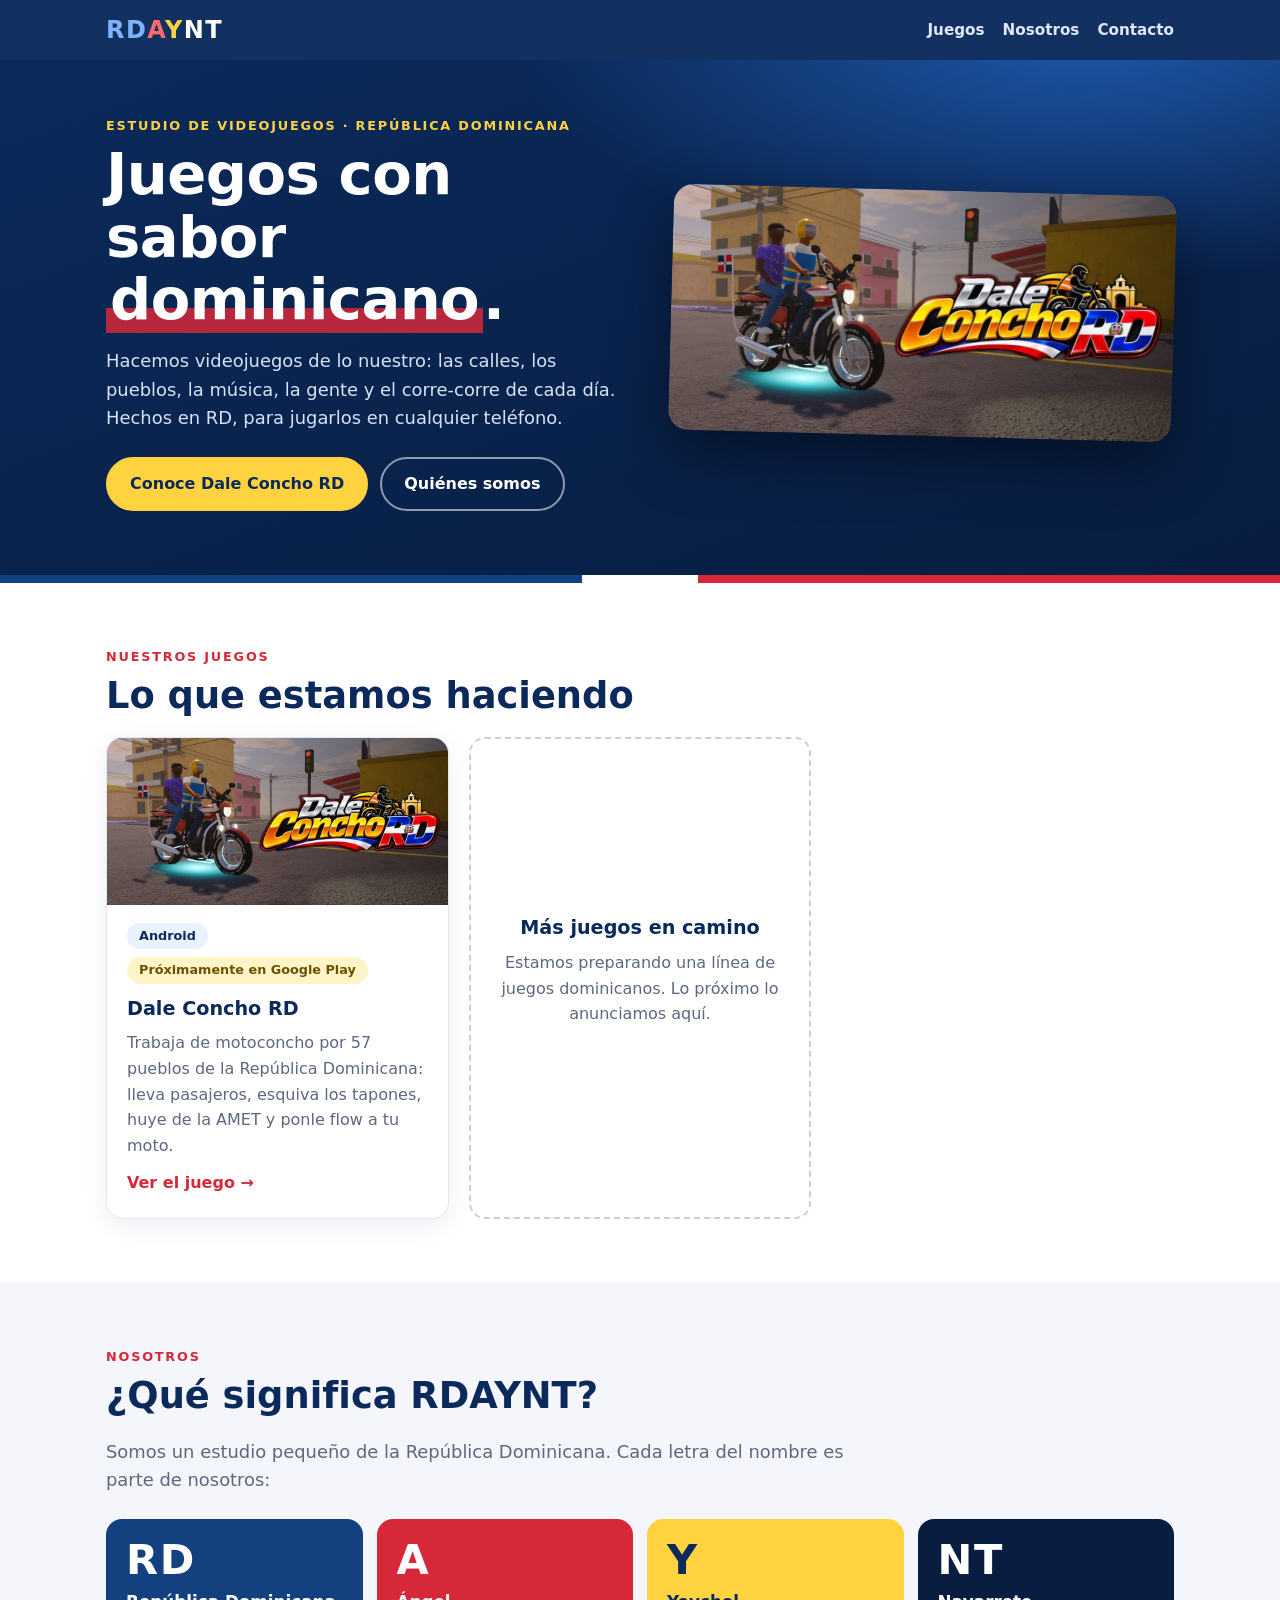
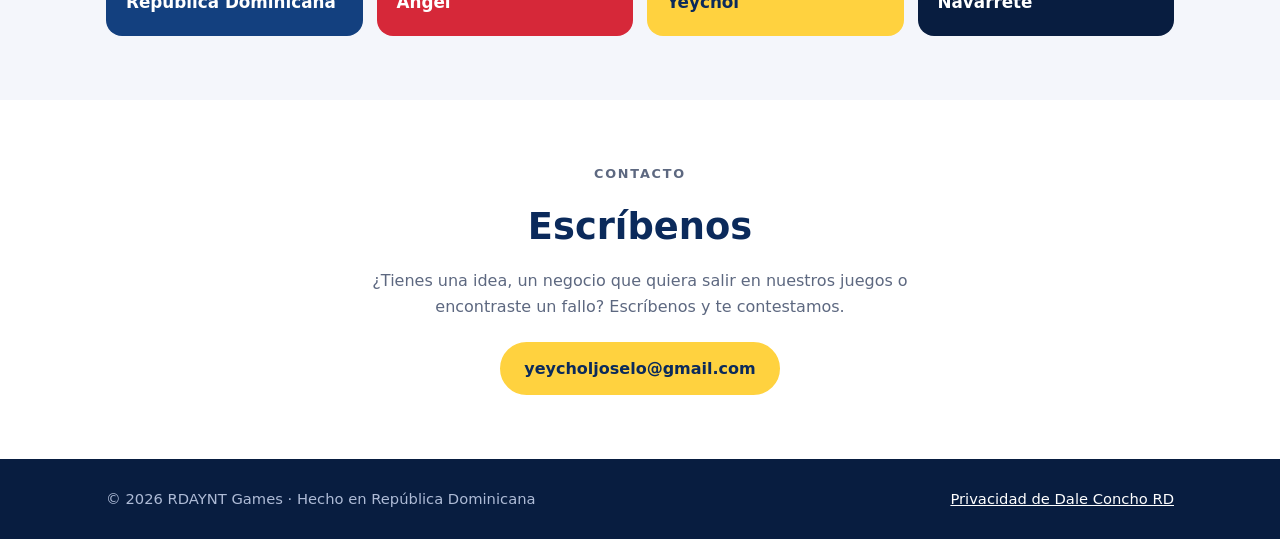
==== index.html @ 35dc7590 "Sitio de RDAYNT Games con Dale Concho RD y su política de privacidad" ====
<!doctype html>
<html lang="es">
<head>
<meta charset="utf-8">
<meta name="viewport" content="width=device-width, initial-scale=1">
<title>RDAYNT Games · Juegos dominicanos</title>
<meta name="description" content="RDAYNT Games es un estudio de la República Dominicana que hace videojuegos con sabor dominicano. Nuestro primer juego: Dale Concho RD.">
<meta property="og:type" content="website">
<meta property="og:title" content="RDAYNT Games · Juegos dominicanos">
<meta property="og:description" content="Videojuegos con sabor dominicano. Nuestro primer juego: Dale Concho RD.">
<meta property="og:image" content="https://rdayntgames.github.io/img/dale-concho-rd/portada.jpg">
<meta property="og:url" content="https://rdayntgames.github.io/">
<meta name="theme-color" content="#0b2a5b">
<link rel="icon" href="img/favicon.svg" type="image/svg+xml">
<link rel="stylesheet" href="estilos.css">
</head>
<body>

<header class="barra">
  <div class="contenedor">
    <a class="marca" href="./" aria-label="RDAYNT Games, inicio"><span class="rd">RD</span><span class="a">A</span><span class="y">Y</span><span class="nt">NT</span></a>
    <nav class="menu" aria-label="Principal">
      <a href="#juegos">Juegos</a>
      <a href="#nosotros">Nosotros</a>
      <a href="#contacto">Contacto</a>
    </nav>
  </div>
</header>

<main>
  <section class="heroe">
    <div class="contenedor heroe-rejilla">
      <div>
        <p class="antetitulo">Estudio de videojuegos · República Dominicana</p>
        <h1>Juegos con sabor <span class="subrayado">dominicano</span>.</h1>
        <p class="entrada">Hacemos videojuegos de lo nuestro: las calles, los pueblos, la música, la gente y el corre-corre de cada día. Hechos en RD, para jugarlos en cualquier teléfono.</p>
        <div class="botones">
          <a class="boton" href="dale-concho-rd/">Conoce Dale Concho RD</a>
          <a class="boton claro" href="#nosotros">Quiénes somos</a>
        </div>
      </div>
      <a class="heroe-imagen" href="dale-concho-rd/" aria-label="Ver Dale Concho RD">
        <img src="img/dale-concho-rd/portada.jpg" alt="Dale Concho RD: un motoconcho con su pasajero en una calle dominicana" width="1024" height="500">
      </a>
    </div>
  </section>
  <div class="franja" aria-hidden="true"><span></span><span></span><span></span></div>

  <section class="seccion" id="juegos">
    <div class="contenedor">
      <p class="antetitulo">Nuestros juegos</p>
      <h2>Lo que estamos haciendo</h2>
      <div class="tarjetas">
        <article class="tarjeta">
          <a href="dale-concho-rd/"><img src="img/dale-concho-rd/portada.jpg" alt="Portada de Dale Concho RD" width="1024" height="500" loading="lazy"></a>
          <div class="cuerpo">
            <div class="chips"><span class="chip">Android</span><span class="chip amarilla">Próximamente en Google Play</span></div>
            <h3>Dale Concho RD</h3>
            <p>Trabaja de motoconcho por 57 pueblos de la República Dominicana: lleva pasajeros, esquiva los tapones, huye de la AMET y ponle flow a tu moto.</p>
            <a class="enlace" href="dale-concho-rd/">Ver el juego →</a>
          </div>
        </article>
        <article class="tarjeta pronto">
          <div class="cuerpo">
            <h3>Más juegos en camino</h3>
            <p>Estamos preparando una línea de juegos dominicanos. Lo próximo lo anunciamos aquí.</p>
          </div>
        </article>
      </div>
    </div>
  </section>

  <section class="seccion gris" id="nosotros">
    <div class="contenedor">
      <p class="antetitulo">Nosotros</p>
      <h2>¿Qué significa RDAYNT?</h2>
      <p class="entrada oscura">Somos un estudio pequeño de la República Dominicana. Cada letra del nombre es parte de nosotros:</p>
      <div class="letras">
        <div class="letra azul"><b>RD</b>República Dominicana</div>
        <div class="letra roja"><b>A</b>Ángel</div>
        <div class="letra amarilla"><b>Y</b>Yeychol</div>
        <div class="letra oscura"><b>NT</b>Navarrete</div>
      </div>
    </div>
  </section>

  <section class="seccion" id="contacto">
    <div class="contenedor contacto">
      <p class="antetitulo">Contacto</p>
      <h2>Escríbenos</h2>
      <p>¿Tienes una idea, un negocio que quiera salir en nuestros juegos o encontraste un fallo? Escríbenos y te contestamos.</p>
      <a class="boton" href="mailto:yeycholjoselo@gmail.com">yeycholjoselo@gmail.com</a>
    </div>
  </section>
</main>

<footer class="pie">
  <div class="contenedor">
    <p>© 2026 RDAYNT Games · Hecho en República Dominicana</p>
    <p><a href="dale-concho-rd/privacidad.html">Privacidad de Dale Concho RD</a></p>
  </div>
</footer>

</body>
</html>
---- estilos.css ----
/* RDAYNT · estilos del sitio (los colores salen de la bandera y del amarillo del juego) */
:root {
  --azul: #0b2a5b;
  --azul-2: #13407f;
  --azul-claro: #7fb2ff;
  --rojo: #d62839;
  --rojo-claro: #ff6b6b;
  --amarillo: #ffd23f;
  --texto: #16213a;
  --suave: #5d6880;
  --fondo: #f4f6fb;
  --linea: #e3e8f2;
  --radio: 16px;
}

* { box-sizing: border-box; }
html { scroll-behavior: smooth; }
body {
  margin: 0;
  font-family: "Segoe UI", system-ui, -apple-system, Roboto, "Helvetica Neue", Arial, sans-serif;
  color: var(--texto);
  background: #fff;
  line-height: 1.6;
  -webkit-font-smoothing: antialiased;
}
img { max-width: 100%; height: auto; display: block; }
a { color: inherit; }
a:focus-visible, button:focus-visible { outline: 3px solid var(--amarillo); outline-offset: 3px; border-radius: 6px; }
.contenedor { max-width: 1100px; margin: 0 auto; padding: 0 16px; }

/* ---------- barra de arriba ---------- */
.barra { position: sticky; top: 0; z-index: 10; background: rgba(11, 42, 91, 0.97); color: #fff; }
.barra .contenedor { display: flex; align-items: center; justify-content: space-between; gap: 12px; min-height: 60px; flex-wrap: wrap; }
.marca { font-weight: 900; font-size: 1.5rem; letter-spacing: 0.06em; text-decoration: none; line-height: 1; }
.marca .rd { color: var(--azul-claro); }
.marca .a { color: var(--rojo-claro); }
.marca .y { color: var(--amarillo); }
.marca .nt { color: #fff; }
.menu { display: flex; gap: 18px; flex-wrap: wrap; }
.menu a { color: #dfe7f7; text-decoration: none; font-weight: 600; font-size: 0.95rem; }
.menu a:hover { color: #fff; }

/* ---------- portada de inicio ---------- */
.heroe {
  color: #fff;
  background:
    radial-gradient(900px 420px at 85% -10%, #1f5bb0 0%, transparent 65%),
    linear-gradient(160deg, var(--azul) 0%, #081d40 100%);
  padding: 56px 0 64px;
}
.heroe-rejilla { display: grid; gap: 36px; align-items: center; }
@media (min-width: 900px) { .heroe-rejilla { grid-template-columns: 1.05fr 1fr; } }
.antetitulo { margin: 0 0 8px; font-size: 0.8rem; font-weight: 800; letter-spacing: 0.14em; text-transform: uppercase; color: var(--rojo); }
.heroe .antetitulo { color: var(--amarillo); }
h1 { font-size: clamp(2.1rem, 5.5vw, 3.6rem); line-height: 1.08; margin: 0 0 16px; font-weight: 900; letter-spacing: -0.01em; }
h2 { font-size: clamp(1.6rem, 3.6vw, 2.3rem); line-height: 1.15; margin: 0 0 20px; font-weight: 900; color: var(--azul); }
h3 { font-size: 1.2rem; margin: 0 0 6px; color: var(--azul); }
.subrayado { background: linear-gradient(transparent 62%, rgba(214, 40, 57, 0.85) 62%); padding: 0 4px; }
.entrada { font-size: 1.12rem; color: #d7e2f6; max-width: 560px; margin: 0 0 24px; }
.entrada.oscura { color: var(--suave); max-width: 760px; }
.botones { display: flex; gap: 12px; flex-wrap: wrap; }
.boton {
  display: inline-block; text-decoration: none; font-weight: 800; padding: 12px 22px; border-radius: 999px;
  background: var(--amarillo); color: var(--azul); border: 2px solid var(--amarillo);
  transition: transform 0.15s ease, box-shadow 0.15s ease;
}
.boton:hover { transform: translateY(-2px); box-shadow: 0 8px 22px rgba(255, 210, 63, 0.35); }
.boton.claro { background: transparent; color: #fff; border-color: rgba(255, 255, 255, 0.55); }
.boton.claro:hover { box-shadow: none; border-color: #fff; }
.boton.apagado { background: rgba(255, 255, 255, 0.12); color: #fff; border-color: rgba(255, 255, 255, 0.3); cursor: default; }
.boton.apagado:hover { transform: none; box-shadow: none; }
.heroe-imagen { display: block; border-radius: 20px; overflow: hidden; box-shadow: 0 24px 60px rgba(0, 0, 0, 0.45); transform: rotate(1.5deg); transition: transform 0.2s ease; }
.heroe-imagen:hover { transform: rotate(0deg) scale(1.01); }

/* la franjita con los colores de la bandera */
.franja { display: grid; grid-template-columns: 5fr 1fr 5fr; height: 8px; }
.franja span:nth-child(1) { background: var(--azul-2); }
.franja span:nth-child(2) { background: #fff; }
.franja span:nth-child(3) { background: var(--rojo); }

/* ---------- secciones ---------- */
.seccion { padding: 64px 0; }
.seccion.gris { background: var(--fondo); }
.tarjetas { display: grid; gap: 20px; grid-template-columns: repeat(auto-fill, minmax(min(280px, 100%), 1fr)); }
.tarjeta { background: #fff; border: 1px solid var(--linea); border-radius: var(--radio); overflow: hidden; box-shadow: 0 6px 24px rgba(11, 42, 91, 0.08); display: flex; flex-direction: column; }
.tarjeta img { aspect-ratio: 1024 / 500; object-fit: cover; width: 100%; }
.tarjeta .cuerpo { padding: 18px 20px 22px; }
.tarjeta p { margin: 6px 0 12px; color: var(--suave); }
.tarjeta.pronto { border: 2px dashed #c6d0e3; background: transparent; box-shadow: none; justify-content: center; text-align: center; min-height: 220px; }
.enlace { font-weight: 800; color: var(--rojo); text-decoration: none; }
.enlace:hover { text-decoration: underline; }
.chips { display: flex; gap: 8px; flex-wrap: wrap; margin-bottom: 10px; }
.chip { display: inline-block; background: #eaf1ff; color: var(--azul); border-radius: 999px; padding: 3px 12px; font-size: 0.8rem; font-weight: 700; }
.chip.amarilla { background: #fff4c7; color: #6b5200; }

/* lo que significa RDAYNT */
.letras { display: grid; gap: 14px; grid-template-columns: repeat(auto-fit, minmax(min(160px, 100%), 1fr)); }
.letra { border-radius: var(--radio); padding: 20px; color: #fff; font-weight: 700; font-size: 1.05rem; }
.letra b { display: block; font-size: 2.6rem; font-weight: 900; line-height: 1; margin-bottom: 8px; letter-spacing: 0.04em; }
.letra.azul { background: var(--azul-2); }
.letra.roja { background: var(--rojo); }
.letra.amarilla { background: var(--amarillo); color: var(--azul); }
.letra.oscura { background: #081d40; }

/* contacto */
.contacto { text-align: center; }
.contacto p { color: var(--suave); max-width: 560px; margin: 0 auto 22px; }

/* ---------- página de un juego ---------- */
.juego-heroe { background: linear-gradient(180deg, #081d40 0%, var(--azul) 100%); color: #fff; padding: 28px 0 40px; }
.juego-portada { width: 100%; border-radius: 18px; box-shadow: 0 20px 50px rgba(0, 0, 0, 0.45); }
.juego-titulo { display: flex; gap: 16px; align-items: center; margin: 26px 0 18px; }
.juego-icono { width: 84px; height: 84px; border-radius: 20px; box-shadow: 0 6px 18px rgba(0, 0, 0, 0.35); flex: none; }
.juego-titulo h1 { font-size: clamp(1.9rem, 5vw, 2.8rem); margin: 0; }
.juego-titulo p { margin: 2px 0 0; color: #c7d5ee; }
.juego-heroe .chip { background: rgba(255, 255, 255, 0.12); color: #fff; font-size: 0.85rem; padding: 4px 14px; }
.juego-heroe .chips { margin-bottom: 22px; }
.bloques { display: grid; gap: 18px; grid-template-columns: repeat(auto-fit, minmax(min(250px, 100%), 1fr)); margin-top: 28px; }
.bloque { background: #fff; border: 1px solid var(--linea); border-radius: var(--radio); padding: 20px 22px; border-top: 5px solid var(--rojo); }
.bloque:nth-child(2) { border-top-color: var(--azul-2); }
.bloque:nth-child(3) { border-top-color: var(--amarillo); }
.bloque:nth-child(4) { border-top-color: #081d40; }
.bloque ul { margin: 8px 0 0; padding-left: 20px; color: var(--suave); }
.bloque li { margin: 6px 0; }
.galeria { display: grid; gap: 14px; grid-template-columns: repeat(auto-fill, minmax(min(240px, 100%), 1fr)); }
.galeria a { display: block; border-radius: 12px; overflow: hidden; border: 1px solid var(--linea); background: #000; }
.galeria img { aspect-ratio: 16 / 9; object-fit: cover; width: 100%; transition: transform 0.2s ease, opacity 0.2s ease; }
.galeria a:hover img { transform: scale(1.03); opacity: 0.92; }
.visor { border: 0; padding: 0; background: transparent; max-width: min(1280px, 96vw); }
.visor::backdrop { background: rgba(5, 12, 28, 0.88); }
.visor img { border-radius: 12px; max-height: 86vh; width: auto; margin: 0 auto; }
.visor button { display: block; margin: 12px auto 0; font: inherit; font-weight: 800; border: 0; border-radius: 999px; padding: 8px 22px; background: var(--amarillo); color: var(--azul); cursor: pointer; }

/* textos largos (política de privacidad) */
.texto-largo { max-width: 760px; }
.texto-largo h2 { font-size: 1.25rem; margin: 30px 0 8px; }
.texto-largo p { color: #333d55; }
.fecha { color: var(--suave); font-size: 0.95rem; }

/* ---------- pie ---------- */
.pie { background: #081d40; color: #aebbd6; padding: 28px 0; font-size: 0.92rem; }
.pie .contenedor { display: flex; justify-content: space-between; gap: 12px; flex-wrap: wrap; }
.pie p { margin: 0; }
.pie a { color: #fff; }
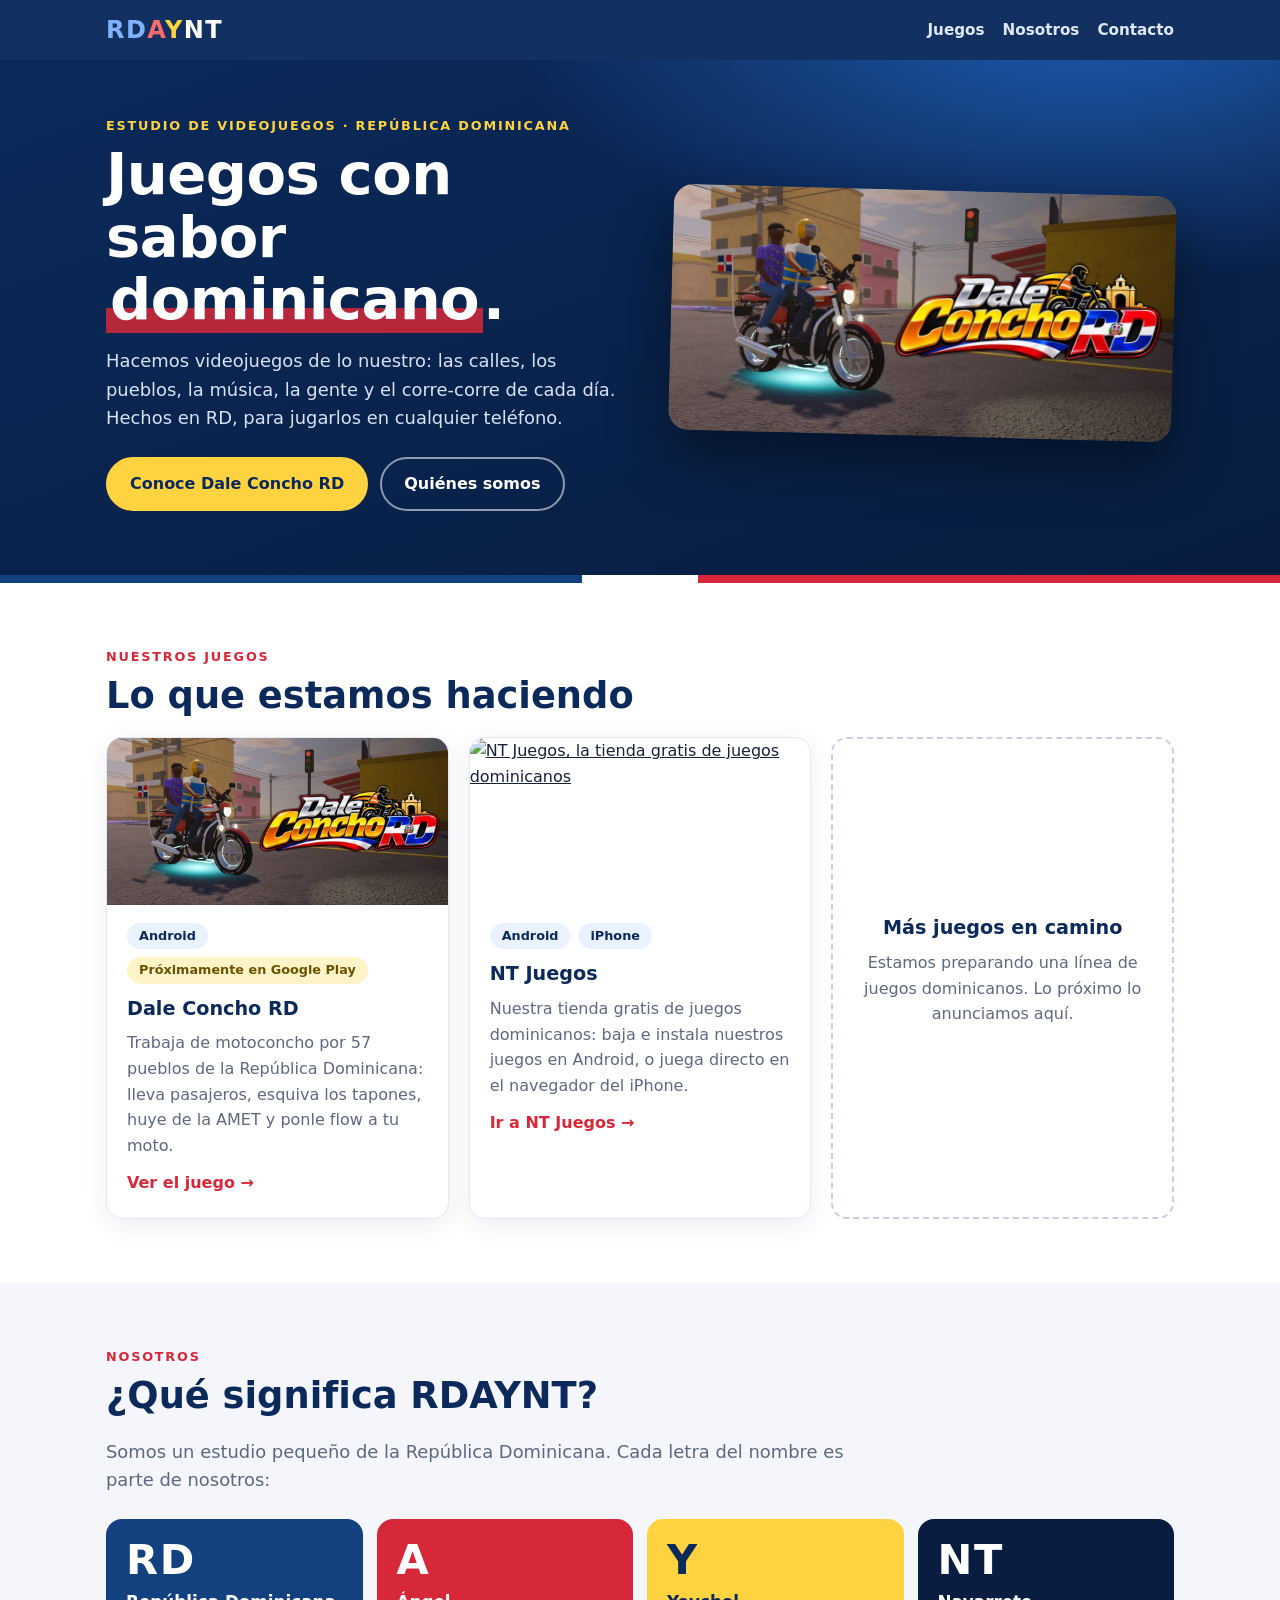
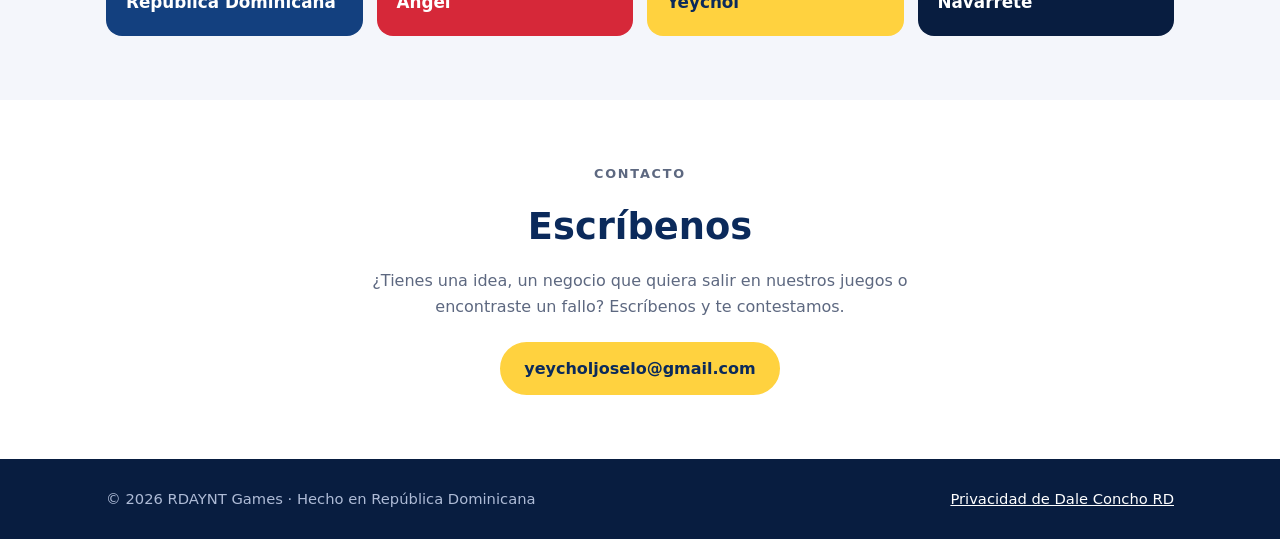
==== commit 31bd8dbe: "Tarjeta de NT Juegos (la tienda de juegos dominicanos) en la portada" ====
--- a/index.html
+++ b/index.html
@@ -60,6 +60,15 @@
             <a class="enlace" href="dale-concho-rd/">Ver el juego →</a>
           </div>
         </article>
+        <article class="tarjeta">
+          <a href="https://ntjuegas.github.io/"><img src="https://ntjuegas.github.io/img/compartir.jpg" alt="NT Juegos, la tienda gratis de juegos dominicanos" width="1200" height="630" loading="lazy"></a>
+          <div class="cuerpo">
+            <div class="chips"><span class="chip">Android</span><span class="chip">iPhone</span></div>
+            <h3>NT Juegos</h3>
+            <p>Nuestra tienda gratis de juegos dominicanos: baja e instala nuestros juegos en Android, o juega directo en el navegador del iPhone.</p>
+            <a class="enlace" href="https://ntjuegas.github.io/">Ir a NT Juegos →</a>
+          </div>
+        </article>
         <article class="tarjeta pronto">
           <div class="cuerpo">
             <h3>Más juegos en camino</h3>
